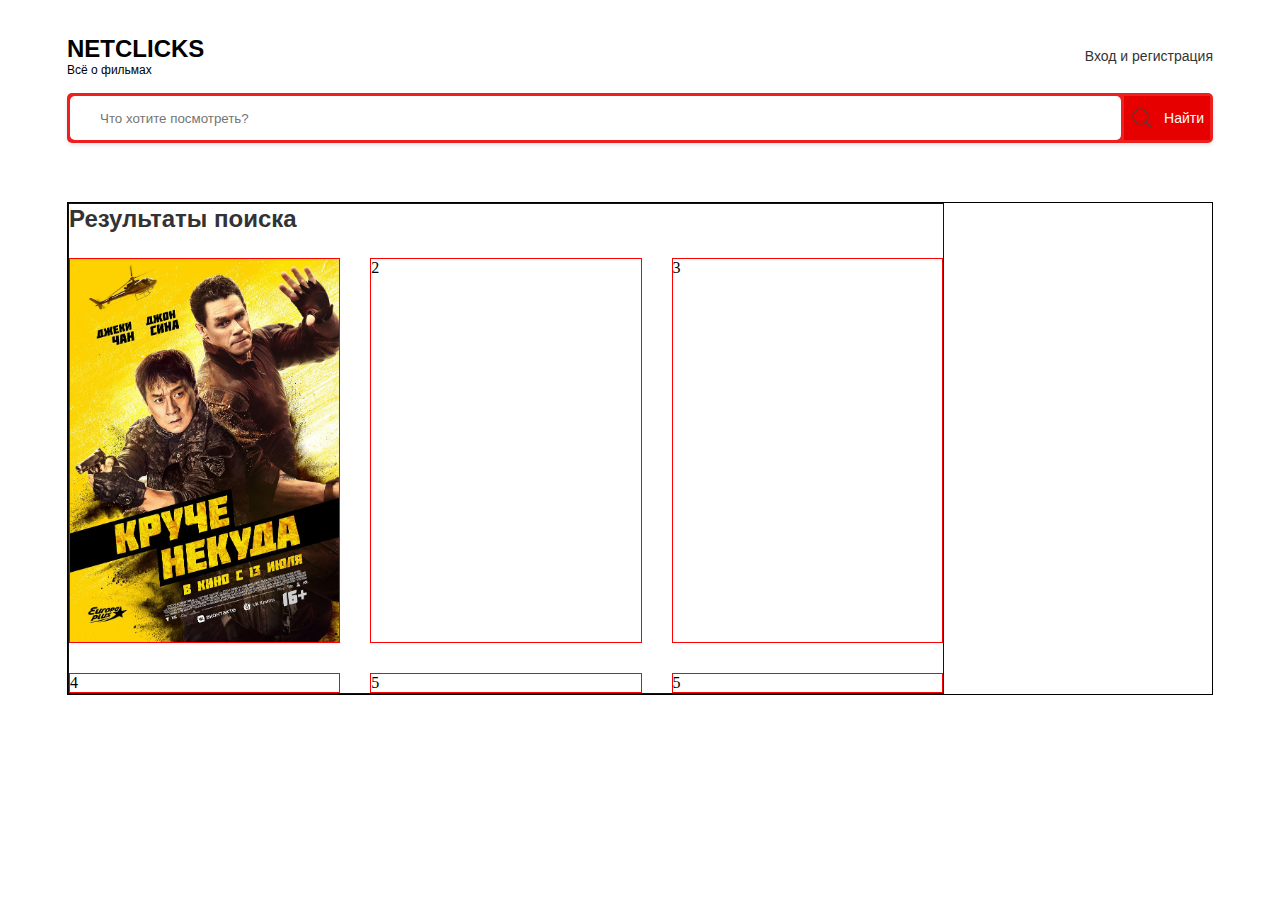
==== index.html @ 94e16188 "first commit" ====
<!DOCTYPE html>
<html lang="en">
<head>
    <meta charset="UTF-8">
    <meta name="viewport" content="width=device-width, initial-scale=1.0">
    <meta name="description" content="NETCLICKS - Всё о фильмах. Удобный поиск и регистрация.">
    <title>Netckliks</title>
    <link rel="stylesheet" href="./style.css">
</head>
<body>
    <header class="header">
        <div class="container">
            <div class="header-box">
                <div class="header-logo">
                    <h1>NETCLICKS</h1>
                    <p>Всё о фильмах</p>
                </div>
                <div class="header-controls">
                    <a href="#">Вход и регистрация</a>
                </div>
                <div class="header-controls--mobile">
                    <img src="./img/burger.png" alt="burger">
                </div>
            </div>
        </div>  
    </header>

    <main>
        <section class="search">
            <div class="container">
                <div class="search-box">
                    <input type="text" placeholder="Что хотите посмотреть?">
                    <button>
                        <img src="./img/search.png" alt="search">
                        <span>Найти</span>
                    </button>
                </div>
            </div>
        </section>

        <section class="content">
            <div class="container">
                <div class="content-box">
                    <div class="content-main">
                        <h2 class="content-main__title">
                            Результаты поиска
                        </h2>
                       
        <div class="content-cards">
            <div class="content-cards__item">
                <img src="./img/jecki.png" alt="img">
            </div>
            <div class="content-cards__item">2</div>
            <div class="content-cards__item">3</div>
            <div class="content-cards__item">4</div>
            <div class="content-cards__item">5</div>
            <div class="content-cards__item">5</div>
        </div>
                       
                    </div>
                    <div class="content-sidebar">

                    </div>
                </div>
            </div>
        </section>
    </main>
    <script src="./script.js"></script>
</body>
</html>
---- style.css ----
* {
    box-sizing: border-box;
}
body {
    margin: 0px;
    padding: 0;
}

.container {
    max-width: 1194px;
    padding-left: 24px;
    padding-right: 24px;
    margin: 0 auto;
}

.header {
    margin-top: 34px;
    margin-bottom: 15px;
} 

 .header-box {
    display: flex;
    justify-content: space-between;
    align-items: center;
    
} 

 .header-logo h1 {
    margin: 0;
    font-size: 24px;
    font-family: inter, sans-serif;
    font-weight: 700;
    line-height: 29px;
}

.header-logo p {
    margin: 0;
    font-size: 12px;
    font-family: inter, sans-serif;
    font-weight: 300;
    line-height: 15px;
}

.header-controls a {
    color: #333;
    font-size: 14px;
    font-family: inter, sans-serif;
    font-weight: 400;
    line-height: 17px;
    text-decoration: none;
    transition: color 0.3s ease;
} 

 .header-controls a:hover {
    color: #e60000;
}

.header-controls--mobile {
    display: none;
    align-self: flex-start;
} 

.header-controls--mobile img {
    width: 24px;
    height: auto;
    cursor: pointer;
}

.search {
    margin-bottom: 39px;
} 

.search-box {
    background: rgba(236, 2, 2, 0.888);
    border-radius: 5px;
    display: flex;
    justify-content: space-between;
    align-items: center;
    padding: 3px;
    box-shadow: 0 2px 4px rgba(0, 0, 0, 0.1);
    gap: 3px;
    height: 50px;

}

.search-box input {
    flex-grow: 1;
    border: none;
    height: 100%;
    outline: none;
    border-radius: 5px;
    background: white;
    padding: 0 30px;
    color: #333;
    min-width: 0;
}

.search-box button {
    height: 100%;
    display: flex;
    align-items: center;
    gap: 10px;
    font-family: inter, sans-serif;
    background: #e60000;
    color: #fff;
    border: none;
    font-size: 14px;
    font-weight: 400;
    line-height: 17px;
    cursor: pointer;
    transition: background 0.3s ease;
}

.search-box button:hover {
    background: #cc0000;
} */

 .search-box img {
    width: 16px;
    height: auto;
} 


.content {
    padding: 20px 0;
}
.content-box {
    border: 1px solid black;
    display: flex;
    justify-content: space-between;
    gap: 30px;
}
.content-main {
    border: 1px solid rgb(19, 17, 17);
    flex-grow: 1;
}
.content-main__title {
    margin-top: 0;
    margin-bottom: 25px;
    color: #333;
    font-family: inter, sans-serif;
    font-size: 24px;
    line-height: 29px;
}
.content-cards {
    display: flex;
    flex-wrap: wrap;
    gap: 30px;
}
.content-cards__item {
    border: 1px solid red;
    width: calc((100% - (30px * 2)) / 3);
} 
.content-cards__item img  {
    width: 100%;
    display: block;
}


.content-sidebar {
    width: 262px;
}
 @media (max-width: 991px) {
    .content-cards__item {
        width: calc((100% - (30px * 2)) / 2);
    }
 }

@media (max-width: 768px) {
    .header-controls {
        display: none;
    }

    .header-controls--mobile {
        display: block;
    }

    .search-box input {
        padding: 0 15px;
    }
    .content-box {
        flex-direction: column;
    }
    .content-sidebar {
        width: 100%;
    }
}

@media (max-width: 480px) {
    .content-cards__item {
        width: calc(100%);
    }
 }
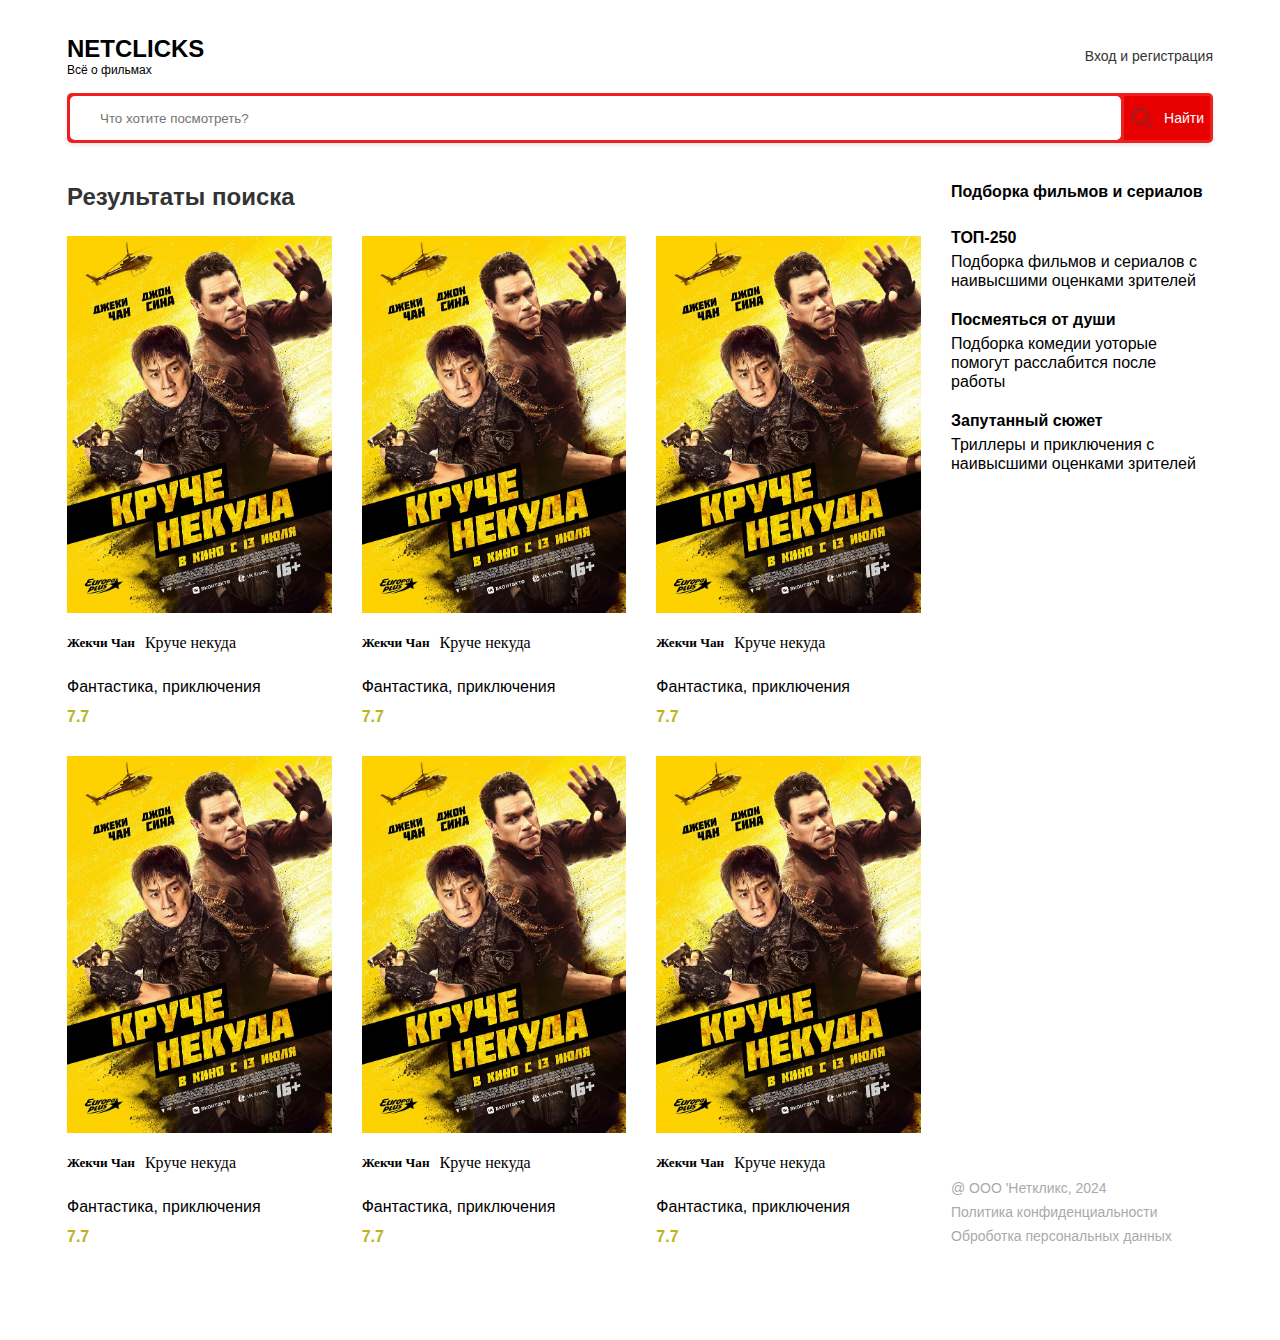
==== commit 11021b79: "content" ====
--- a/index.html
+++ b/index.html
@@ -1,5 +1,6 @@
 <!DOCTYPE html>
 <html lang="en">
+
 <head>
     <meta charset="UTF-8">
     <meta name="viewport" content="width=device-width, initial-scale=1.0">
@@ -7,6 +8,7 @@
     <title>Netckliks</title>
     <link rel="stylesheet" href="./style.css">
 </head>
+
 <body>
     <header class="header">
         <div class="container">
@@ -22,7 +24,7 @@
                     <img src="./img/burger.png" alt="burger">
                 </div>
             </div>
-        </div>  
+        </div>
     </header>
 
     <main>
@@ -45,20 +47,136 @@
                         <h2 class="content-main__title">
                             Результаты поиска
                         </h2>
-                       
-        <div class="content-cards">
-            <div class="content-cards__item">
-                <img src="./img/jecki.png" alt="img">
-            </div>
-            <div class="content-cards__item">2</div>
-            <div class="content-cards__item">3</div>
-            <div class="content-cards__item">4</div>
-            <div class="content-cards__item">5</div>
-            <div class="content-cards__item">5</div>
-        </div>
-                       
+
+                        <div class="content-cards">
+                            <div class="content-cards__item">
+                                <div class="content-cards__item--img">
+                                    <img src="./img/jecki.png" alt="img">
+                                </div>
+
+                                <div class="content-card__item--title">
+                                    <h5>Жекчи Чан</h5>
+                                    <span>Круче некуда</span>
+                                </div>
+                                <p class="content-cards__item--description">
+                                    Фантастика, приключения
+                                </p>
+                                <p class="content-cards__item--rating">
+                                    7.7
+                                </p>
+                            </div>
+                                <div class="content-cards__item">
+                                    <div class="content-cards__item--img">
+                                        <img src="./img/jecki.png" alt="img">
+                                    </div>
+
+                                    <div class="content-card__item--title">
+                                        <h5>Жекчи Чан</h5>
+                                        <span>Круче некуда</span>
+                                    </div>
+                                    <p class="content-cards__item--description">
+                                        Фантастика, приключения
+                                    </p>
+                                    <p class="content-cards__item--rating">
+                                        7.7
+                                    </p>
+                                </div>
+                                <div class="content-cards__item">
+                                    <div class="content-cards__item--img">
+                                        <img src="./img/jecki.png" alt="img">
+                                    </div>
+
+                                    <div class="content-card__item--title">
+                                        <h5>Жекчи Чан</h5>
+                                        <span>Круче некуда</span>
+                                    </div>
+                                    <p class="content-cards__item--description">
+                                        Фантастика, приключения
+                                    </p>
+                                    <p class="content-cards__item--rating">
+                                        7.7
+                                    </p>
+                                </div>
+                                <div class="content-cards__item">
+                                    <div class="content-cards__item--img">
+                                        <img src="./img/jecki.png" alt="img">
+                                    </div>
+
+                                    <div class="content-card__item--title">
+                                        <h5>Жекчи Чан</h5>
+                                        <span>Круче некуда</span>
+                                    </div>
+                                    <p class="content-cards__item--description">
+                                        Фантастика, приключения
+                                    </p>
+                                    <p class="content-cards__item--rating">
+                                        7.7
+                                    </p>
+                                </div>
+                                <div class="content-cards__item">
+                                    <div class="content-cards__item--img">
+                                        <img src="./img/jecki.png" alt="img">
+                                    </div>
+
+                                    <div class="content-card__item--title">
+                                        <h5>Жекчи Чан</h5>
+                                        <span>Круче некуда</span>
+                                    </div>
+                                    <p class="content-cards__item--description">
+                                        Фантастика, приключения
+                                    </p>
+                                    <p class="content-cards__item--rating">
+                                        7.7
+                                    </p>
+                                </div>
+                                <div class="content-cards__item">
+                                <div class="content-cards__item--img">
+                                    <img src="./img/jecki.png" alt="img">
+                                </div>
+
+                                <div class="content-card__item--title">
+                                    <h5>Жекчи Чан</h5>
+                                    <span>Круче некуда</span>
+                                </div>
+                                <p class="content-cards__item--description">
+                                    Фантастика, приключения
+                                </p>
+                                <p class="content-cards__item--rating">
+                                    7.7
+                                </p>
+                            </div>
+                        </div>
                     </div>
                     <div class="content-sidebar">
+                        <div class="content-sidebar__info">
+                            <h4 class="content-sidebar_info--title"> Подборка фильмов и сериалов </h4>
+
+                            <div class="content-sidebar__info__wrapper">
+                                <div class="content-sidebar__info__item">
+                                    <h5>ТОП-250</h5>
+                                    <p>
+                                        Подборка фильмов и сериалов с наивысшими оценками зрителей
+                                    </p>
+                                </div>
+                                <div class="content-sidebar__info__item">
+                                    <h5>Посмеяться от души</h5>
+                                    <p>
+                                        Подборка комедии уоторые помогут расслабится после работы
+                                    </p>
+                                </div>
+                                <div class="content-sidebar__info__item">
+                                    <h5>Запутанный сюжет</h5>
+                                    <p>
+                                        Триллеры и приключения с наивысшими оценками зрителей
+                                    </p>
+                                </div>
+                            </div>
+                        </div>
+                        <div class="content-sidebar__footer">
+                            <p> @ OOO 'Неткликс, 2024</p>
+                            <a href="#">Политика конфиденциальности</a>
+                            <a href="#"> Оброботка персональных данных</a>
+                        </div>
 
                     </div>
                 </div>
@@ -67,4 +185,5 @@
     </main>
     <script src="./script.js"></script>
 </body>
+
 </html>--- a/style.css
+++ b/style.css
@@ -122,18 +122,18 @@
 
 
 .content {
-    padding: 20px 0;
+    margin-bottom: 94px;
 }
 .content-box {
-    border: 1px solid black;
     display: flex;
     justify-content: space-between;
     gap: 30px;
 }
 .content-main {
-    border: 1px solid rgb(19, 17, 17);
+    /* border: 1px solid rgb(19, 17, 17); */
     flex-grow: 1;
 }
+
 .content-main__title {
     margin-top: 0;
     margin-bottom: 25px;
@@ -148,18 +148,126 @@
     gap: 30px;
 }
 .content-cards__item {
-    border: 1px solid red;
     width: calc((100% - (30px * 2)) / 3);
-} 
-.content-cards__item img  {
+}
+
+.content-cards__item--img  {
     width: 100%;
     display: block;
-}
-
-
+    img {
+        width: 100%;
+        display: block;
+    }
+}
+
+.content-card__item--title {
+    display: flex;
+    flex-wrap: wrap;
+    gap: 10px;
+    align-items: center;
+    margin-bottom: 4px;
+}
+.content-card__item--title h5
+.content-card__item--title span {
+    margin: 0;
+    font-family: inter, sans-serif;
+    font-size: 16px;
+    font-weight: 400;
+    line-height: 19px;
+}
+.content-card__item--title h5 {
+    font-weight: 700;
+}
+.content-card__item--title span {
+    font-weight: 400;
+}
+.content-cards__item--description {
+    font-family: inter, sans-serif;
+    font-size: 16px;
+    font-weight: 400;
+    line-height: 19px;
+    margin-top: 0;
+    margin-bottom: 11px;
+}
+
+.content-cards__item--rating {
+    color: rgb(188, 180, 33);
+    font-family: inter, sans-serif;
+    font-size: 16px;
+    font-weight: 700;
+    line-height: 19px;
+    margin: 0;
+
+
+}
 .content-sidebar {
     width: 262px;
-}
+    min-width: 262px;
+    display: flex;
+    flex-direction: column;
+    justify-content: space-between;
+}    
+
+.content-sidebar_info--title {
+    color: rgb(0, 0, 0);
+    font-family: inter, sans-serif;
+    font-size: 16px;
+    font-weight: 700;
+    line-height: 19px;
+    margin-top: 0;
+    margin-bottom: 27px;
+}
+.content-sidebar__info__wrapper {
+    display: flex;
+    flex-direction: column;
+    gap: 20px;
+}
+.content-sidebar__info__item {
+    display: flex;
+    flex-direction: column;
+}
+.content-sidebar__info__item  h5, 
+.content-sidebar__info__item  p {
+    font-family: inter, sans-serif;
+    font-size: 16px;
+    line-height: 19px;
+}
+.content-sidebar__info__item  h5{
+    font-weight: 700;
+    margin-top: 0;
+    margin-bottom: 5px;
+    
+}
+.content-sidebar__info__item  p{
+    font-weight: 400;
+    margin: 0;
+}
+
+.content-sidebar__footer {
+    display: flex;
+    flex-direction: column;
+    gap: 5px;
+}
+.content-sidebar__footer p, 
+.content-sidebar__footer a {
+    color: rgb(170, 170, 170);
+    font-family: inter, sans-serif;
+    font-size: 14px;
+    font-weight: 400;
+    line-height: 19px;
+}
+.content-sidebar__footer p {
+    margin: 0;  
+  
+}
+.content-sidebar__footer a{
+   text-decoration: none;
+}
+.content-sidebar__footer a:hover{
+   color: rgb(255, 73, 73);
+ }
+
+
  @media (max-width: 991px) {
     .content-cards__item {
         width: calc((100% - (30px * 2)) / 2);
@@ -189,5 +297,6 @@
 @media (max-width: 480px) {
     .content-cards__item {
         width: calc(100%);
+        min-width: 100%;
     }
  }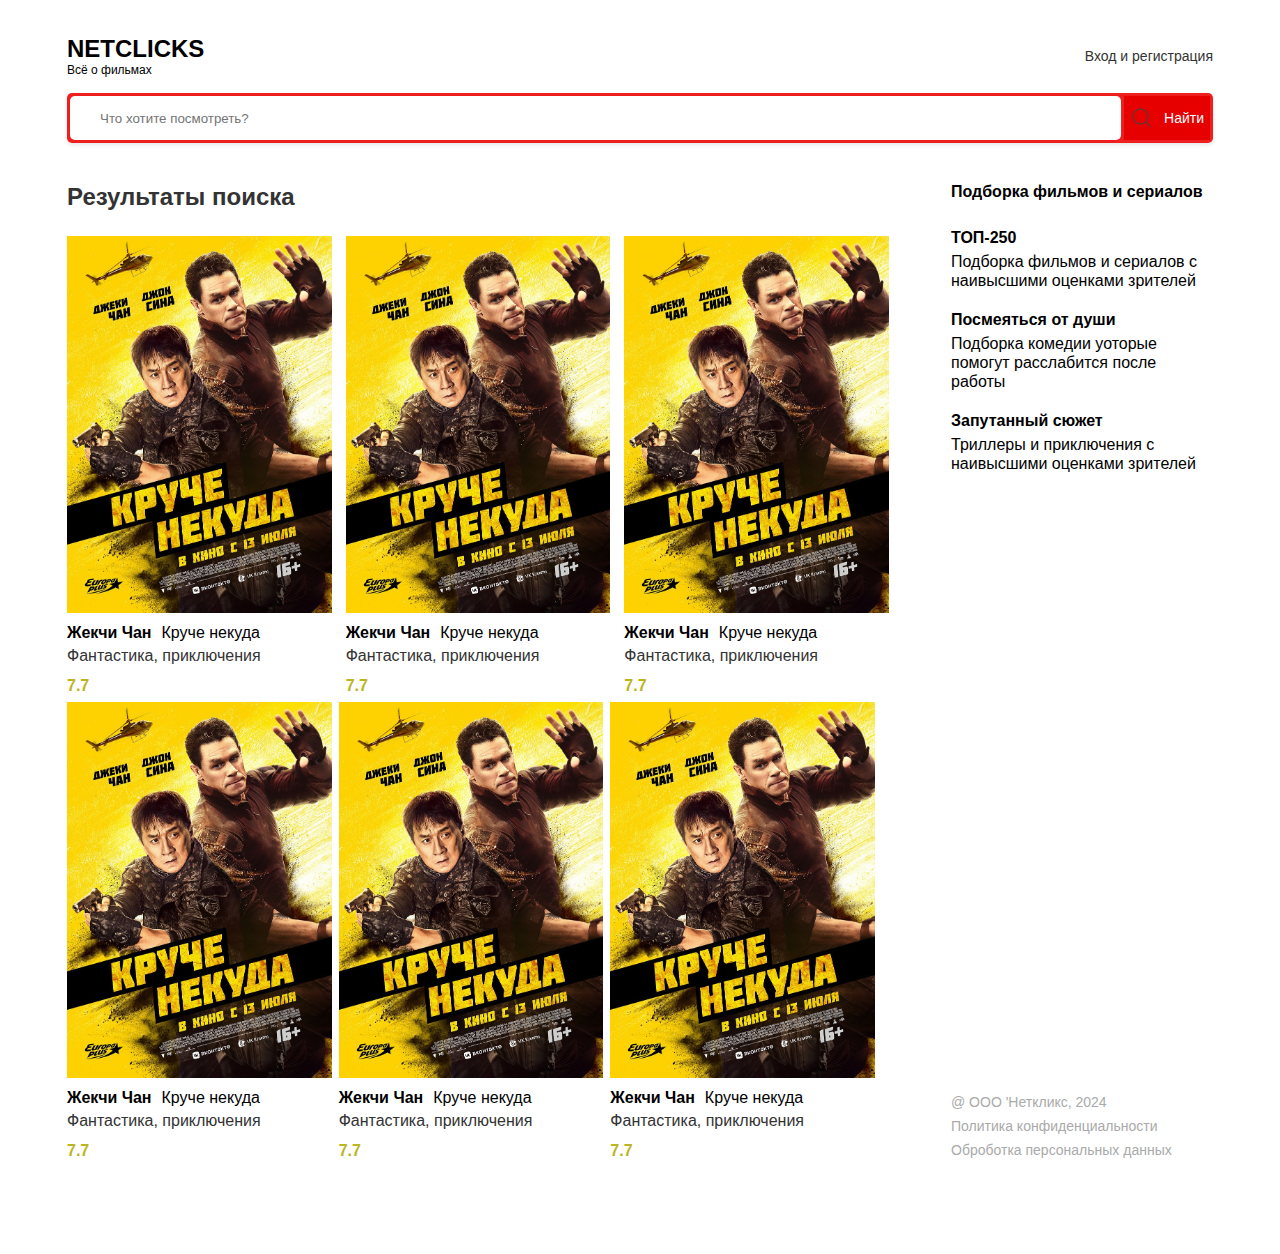
==== commit 517dd8fb: "html-finish" ====
--- a/index.html
+++ b/index.html
@@ -49,7 +49,7 @@
                         </h2>
 
                         <div class="content-cards">
-                            <div class="content-cards__item">
+                            <a href="/film.html" class="content-cards__item">
                                 <div class="content-cards__item--img">
                                     <img src="./img/jecki.png" alt="img">
                                 </div>
@@ -64,72 +64,9 @@
                                 <p class="content-cards__item--rating">
                                     7.7
                                 </p>
-                            </div>
-                                <div class="content-cards__item">
-                                    <div class="content-cards__item--img">
-                                        <img src="./img/jecki.png" alt="img">
-                                    </div>
+                            <a/>
 
-                                    <div class="content-card__item--title">
-                                        <h5>Жекчи Чан</h5>
-                                        <span>Круче некуда</span>
-                                    </div>
-                                    <p class="content-cards__item--description">
-                                        Фантастика, приключения
-                                    </p>
-                                    <p class="content-cards__item--rating">
-                                        7.7
-                                    </p>
-                                </div>
-                                <div class="content-cards__item">
-                                    <div class="content-cards__item--img">
-                                        <img src="./img/jecki.png" alt="img">
-                                    </div>
-
-                                    <div class="content-card__item--title">
-                                        <h5>Жекчи Чан</h5>
-                                        <span>Круче некуда</span>
-                                    </div>
-                                    <p class="content-cards__item--description">
-                                        Фантастика, приключения
-                                    </p>
-                                    <p class="content-cards__item--rating">
-                                        7.7
-                                    </p>
-                                </div>
-                                <div class="content-cards__item">
-                                    <div class="content-cards__item--img">
-                                        <img src="./img/jecki.png" alt="img">
-                                    </div>
-
-                                    <div class="content-card__item--title">
-                                        <h5>Жекчи Чан</h5>
-                                        <span>Круче некуда</span>
-                                    </div>
-                                    <p class="content-cards__item--description">
-                                        Фантастика, приключения
-                                    </p>
-                                    <p class="content-cards__item--rating">
-                                        7.7
-                                    </p>
-                                </div>
-                                <div class="content-cards__item">
-                                    <div class="content-cards__item--img">
-                                        <img src="./img/jecki.png" alt="img">
-                                    </div>
-
-                                    <div class="content-card__item--title">
-                                        <h5>Жекчи Чан</h5>
-                                        <span>Круче некуда</span>
-                                    </div>
-                                    <p class="content-cards__item--description">
-                                        Фантастика, приключения
-                                    </p>
-                                    <p class="content-cards__item--rating">
-                                        7.7
-                                    </p>
-                                </div>
-                                <div class="content-cards__item">
+                            <a href="/film.html" class="content-cards__item">
                                 <div class="content-cards__item--img">
                                     <img src="./img/jecki.png" alt="img">
                                 </div>
@@ -144,7 +81,72 @@
                                 <p class="content-cards__item--rating">
                                     7.7
                                 </p>
-                            </div>
+                            <a/>
+                            <a href="/film.html" class="content-cards__item">
+                                <div class="content-cards__item--img">
+                                    <img src="./img/jecki.png" alt="img">
+                                </div>
+
+                                <div class="content-card__item--title">
+                                    <h5>Жекчи Чан</h5>
+                                    <span>Круче некуда</span>
+                                </div>
+                                <p class="content-cards__item--description">
+                                    Фантастика, приключения
+                                </p>
+                                <p class="content-cards__item--rating">
+                                    7.7
+                                </p>
+                            <a/>
+                            <a href="/film.html" class="content-cards__item">
+                                <div class="content-cards__item--img">
+                                    <img src="./img/jecki.png" alt="img">
+                                </div>
+
+                                <div class="content-card__item--title">
+                                    <h5>Жекчи Чан</h5>
+                                    <span>Круче некуда</span>
+                                </div>
+                                <p class="content-cards__item--description">
+                                    Фантастика, приключения
+                                </p>
+                                <p class="content-cards__item--rating">
+                                    7.7
+                                </p>
+                            </a>
+
+                            <a href="/film.html" class="content-cards__item">
+                                <div class="content-cards__item--img">
+                                    <img src="./img/jecki.png" alt="img">
+                                </div>
+
+                                <div class="content-card__item--title">
+                                    <h5>Жекчи Чан</h5>
+                                    <span>Круче некуда</span>
+                                </div>
+                                <p class="content-cards__item--description">
+                                    Фантастика, приключения
+                                </p>
+                                <p class="content-cards__item--rating">
+                                    7.7
+                                </p>
+                            </a>
+                            <a href="/film.html" class="content-cards__item">
+                                <div class="content-cards__item--img">
+                                    <img src="./img/jecki.png" alt="img">
+                                </div>
+
+                                <div class="content-card__item--title">
+                                    <h5>Жекчи Чан</h5>
+                                    <span>Круче некуда</span>
+                                </div>
+                                <p class="content-cards__item--description">
+                                    Фантастика, приключения
+                                </p>
+                                <p class="content-cards__item--rating">
+                                    7.7
+                                </p>
+                            </a>
                         </div>
                     </div>
                     <div class="content-sidebar">
--- a/style.css
+++ b/style.css
@@ -1,6 +1,7 @@
 * {
     box-sizing: border-box;
 }
+
 body {
     margin: 0px;
     padding: 0;
@@ -16,16 +17,16 @@
 .header {
     margin-top: 34px;
     margin-bottom: 15px;
-} 
-
- .header-box {
+}
+
+.header-box {
     display: flex;
     justify-content: space-between;
     align-items: center;
-    
-} 
-
- .header-logo h1 {
+
+}
+
+.header-logo h1 {
     margin: 0;
     font-size: 24px;
     font-family: inter, sans-serif;
@@ -49,16 +50,16 @@
     line-height: 17px;
     text-decoration: none;
     transition: color 0.3s ease;
-} 
-
- .header-controls a:hover {
+}
+
+.header-controls a:hover {
     color: #e60000;
 }
 
 .header-controls--mobile {
     display: none;
     align-self: flex-start;
-} 
+}
 
 .header-controls--mobile img {
     width: 24px;
@@ -68,7 +69,7 @@
 
 .search {
     margin-bottom: 39px;
-} 
+}
 
 .search-box {
     background: rgba(236, 2, 2, 0.888);
@@ -113,22 +114,24 @@
 
 .search-box button:hover {
     background: #cc0000;
-} */
-
- .search-box img {
+}
+
+*/ .search-box img {
     width: 16px;
     height: auto;
-} 
+}
 
 
 .content {
     margin-bottom: 94px;
 }
+
 .content-box {
     display: flex;
     justify-content: space-between;
     gap: 30px;
 }
+
 .content-main {
     /* border: 1px solid rgb(19, 17, 17); */
     flex-grow: 1;
@@ -142,22 +145,22 @@
     font-size: 24px;
     line-height: 29px;
 }
+
 .content-cards {
     display: flex;
     flex-wrap: wrap;
-    gap: 30px;
-}
+    gap: 7px;
+}
+
 .content-cards__item {
     width: calc((100% - (30px * 2)) / 3);
-}
-
-.content-cards__item--img  {
+    text-decoration: none;
+}
+
+.content-cards__item--img img {
     width: 100%;
     display: block;
-    img {
-        width: 100%;
-        display: block;
-    }
+    margin-bottom: 10px;
 }
 
 .content-card__item--title {
@@ -167,20 +170,25 @@
     align-items: center;
     margin-bottom: 4px;
 }
-.content-card__item--title h5
+
+.content-card__item--title h5,
 .content-card__item--title span {
     margin: 0;
     font-family: inter, sans-serif;
     font-size: 16px;
     font-weight: 400;
     line-height: 19px;
-}
+    color: rgb(0, 0, 0);
+}
+
 .content-card__item--title h5 {
     font-weight: 700;
 }
+
 .content-card__item--title span {
     font-weight: 400;
 }
+
 .content-cards__item--description {
     font-family: inter, sans-serif;
     font-size: 16px;
@@ -188,6 +196,7 @@
     line-height: 19px;
     margin-top: 0;
     margin-bottom: 11px;
+    color: #333;
 }
 
 .content-cards__item--rating {
@@ -197,16 +206,19 @@
     font-weight: 700;
     line-height: 19px;
     margin: 0;
-
-
-}
+}
+
 .content-sidebar {
     width: 262px;
     min-width: 262px;
     display: flex;
     flex-direction: column;
     justify-content: space-between;
-}    
+}
+
+.content-sidebar__info {
+    margin-bottom: 120px;
+}
 
 .content-sidebar_info--title {
     color: rgb(0, 0, 0);
@@ -217,28 +229,33 @@
     margin-top: 0;
     margin-bottom: 27px;
 }
+
 .content-sidebar__info__wrapper {
     display: flex;
     flex-direction: column;
     gap: 20px;
 }
+
 .content-sidebar__info__item {
     display: flex;
     flex-direction: column;
 }
-.content-sidebar__info__item  h5, 
-.content-sidebar__info__item  p {
-    font-family: inter, sans-serif;
-    font-size: 16px;
-    line-height: 19px;
-}
-.content-sidebar__info__item  h5{
+
+.content-sidebar__info__item h5,
+.content-sidebar__info__item p {
+    font-family: inter, sans-serif;
+    font-size: 16px;
+    line-height: 19px;
+}
+
+.content-sidebar__info__item h5 {
     font-weight: 700;
     margin-top: 0;
     margin-bottom: 5px;
-    
-}
-.content-sidebar__info__item  p{
+
+}
+
+.content-sidebar__info__item p {
     font-weight: 400;
     margin: 0;
 }
@@ -248,7 +265,8 @@
     flex-direction: column;
     gap: 5px;
 }
-.content-sidebar__footer p, 
+
+.content-sidebar__footer p,
 .content-sidebar__footer a {
     color: rgb(170, 170, 170);
     font-family: inter, sans-serif;
@@ -256,23 +274,138 @@
     font-weight: 400;
     line-height: 19px;
 }
+
 .content-sidebar__footer p {
-    margin: 0;  
-  
-}
-.content-sidebar__footer a{
-   text-decoration: none;
-}
-.content-sidebar__footer a:hover{
-   color: rgb(255, 73, 73);
- }
-
-
- @media (max-width: 991px) {
+    margin: 0;
+
+}
+
+.content-sidebar__footer a {
+    text-decoration: none;
+}
+
+.content-sidebar__footer a:hover {
+    color: rgb(255, 73, 73);
+}
+
+.content-film {
+    flex-grow: 1;
+    display: flex;
+    justify-content: space-between;
+    gap: 28px;
+
+}
+
+.content-film__img {
+    width: calc((100% - 28px) / 2);
+    display: flex;
+    justify-content: center;
+}
+
+.content-film__img img {
+    width: 100%;
+    display: block;
+    max-width: 450px;
+
+}
+
+.content-film__info {
+    width: calc((100% - 28px) / 2);
+    display: flex;
+    justify-content: space-between;
+    flex-direction: column;
+    gap: 30px;
+}
+.content-film__info__content:last-child {
+    margin-bottom: 0;
+}
+
+.content-film__info__title {
+    display: flex;
+    gap: 4px;
+    margin-bottom: 3px;
+    flex-wrap: wrap;
+
+}
+
+.content-film__info__title h1,
+.content-film__info__title p {
+    color: black;
+    font-family: inter, sans-serif;
+    font-size: 24px;
+    line-height: 29px;
+}
+
+.content-film__info__title h1 {
+    font-weight: 700;
+    margin: 0;
+}
+
+.content-film__info__title p {
+    font-weight: 400;
+    margin: 0;
+}
+
+.content-film__info__discription {
+    color: rgb(94, 92, 92);
+    font-family: inter, sans-serif;
+    font-size: 16px;
+    line-height: 19px;
+    font-weight: 400;
+    margin-top: 0;
+    margin-bottom: 2px;
+}
+
+.content-film__info__rating {
+    color: rgb(181, 175, 13);
+    font-family: inter, sans-serif;
+    font-size: 16px;
+    line-height: 19px;
+    font-weight: 700;
+    margin: 0;
+    margin-bottom: 29px;
+}
+.content-film__info__text {
+    color: black;
+    font-family: inter, sans-serif;
+    font-size: 14px;
+    line-height: 17px;
+    font-weight: 400;
+    margin-top: 0;
+    margin-bottom: 17px;
+}
+.content-film__info__controls button {
+    color:  rgb(255, 255, 255);
+    font-family: inter, sans-serif;
+    font-size: 14px;
+    line-height: 17px;
+    font-weight: 400;
+    padding: 16px 98px;
+    background-color: rgb(255, 73, 73);
+    border-radius: 5px;
+    border: none;
+    outline: none;
+    cursor: pointer;
+}
+@media (max-width: 991px) {
     .content-cards__item {
-        width: calc((100% - (30px * 2)) / 2);
-    }
- }
+        width: calc((100% - (30px * 1)) / 2);
+    }
+
+    .content-film {
+        flex-direction: column;
+    }
+
+    .content-film__img {
+        width: 100%;
+    }
+
+    .content-film__info {
+        width:100%;
+    }
+}
+
+
 
 @media (max-width: 768px) {
     .header-controls {
@@ -286,9 +419,11 @@
     .search-box input {
         padding: 0 15px;
     }
+
     .content-box {
         flex-direction: column;
     }
+
     .content-sidebar {
         width: 100%;
     }
@@ -299,4 +434,4 @@
         width: calc(100%);
         min-width: 100%;
     }
- }+}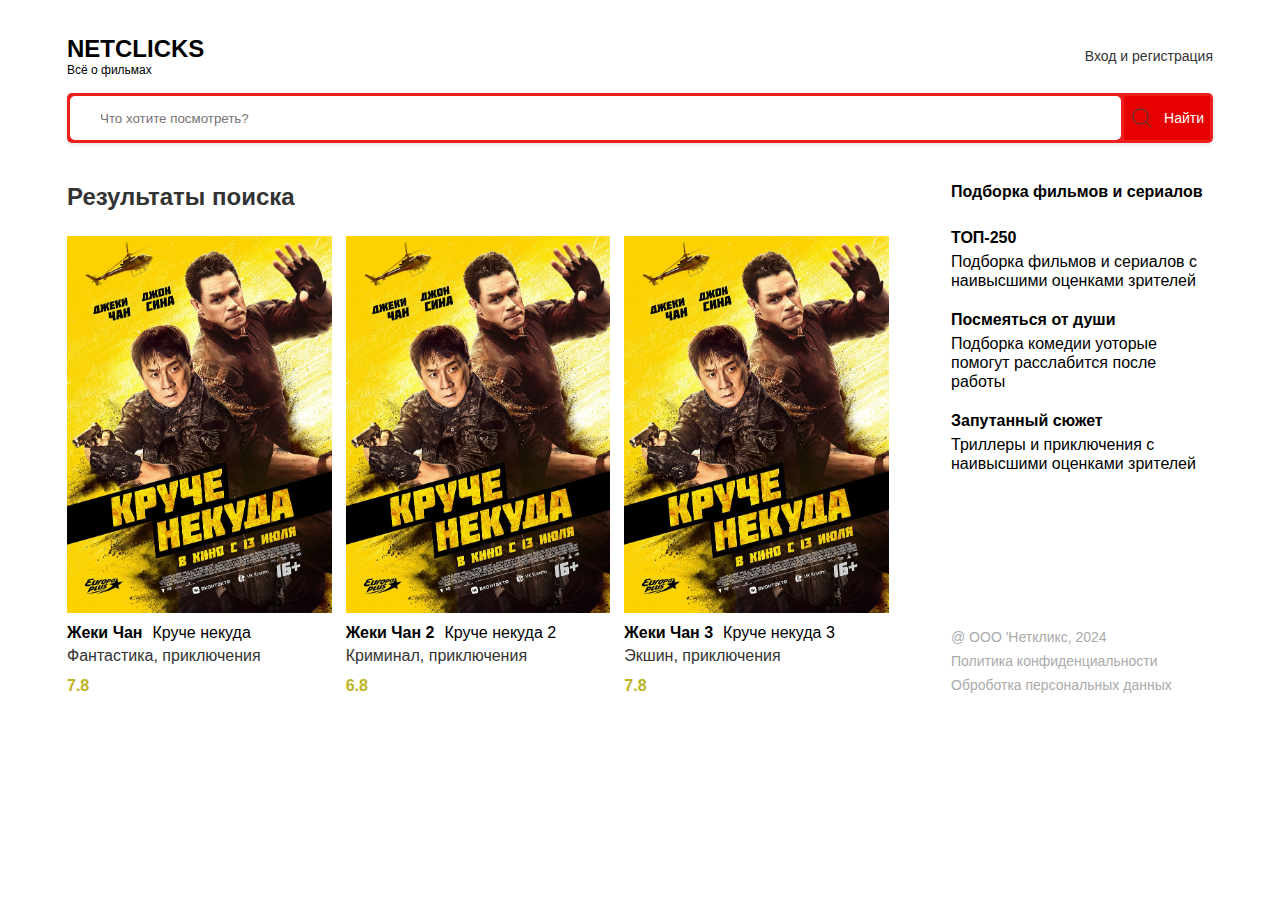
==== commit fec348c2: "add-js" ====
--- a/index.html
+++ b/index.html
@@ -31,8 +31,8 @@
         <section class="search">
             <div class="container">
                 <div class="search-box">
-                    <input type="text" placeholder="Что хотите посмотреть?">
-                    <button>
+                    <input id="search-input" type="text" placeholder="Что хотите посмотреть?">
+                    <button id="search-button">
                         <img src="./img/search.png" alt="search">
                         <span>Найти</span>
                     </button>
